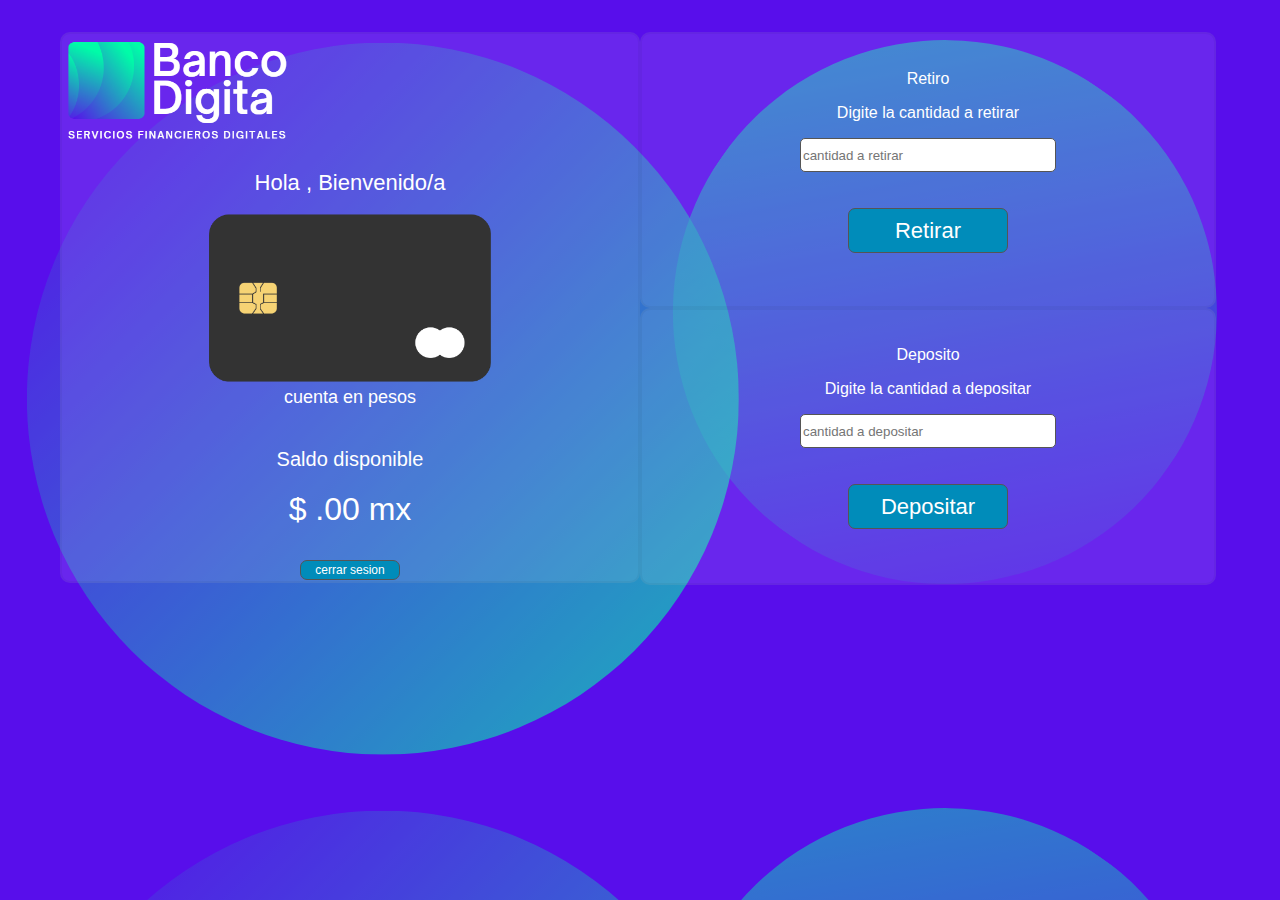
==== home.html @ 86050251 "cajero automatico html 98%, css 98% y javascript 98%" ====
<!DOCTYPE html>
<html lang="es">
<head>
    <meta charset="UTF-8">
    <meta http-equiv="X-UA-Compatible" content="IE=edge">
    <meta name="viewport" content="width=device-width, initial-scale=1.0">
    <title>Menu de inicio</title>
    <link rel="stylesheet" href="CSS/estilos_home.css">
</head>
<body>

    <div class="contenedor">
        <section class="estado-cuenta">
            <div class="cont-primario">
                <div class="img-logotipo">
                    <img src="Assets/logotipo.png" class="logotipo" alt="logotipo banco">
                </div>
                <p class="saludo">Hola <span class="nombre-usuario" id="nombre-usuario">Isaias</span>, Bienvenido/a</p>
                <div class="img-tarjeta">
                    <img src="Assets/tarjeta.png" class="tarjeta" alt="imagen tarjeta credito - debito">
                </div>
                <p class="texto1">cuenta en pesos</p>
                <p class="texto2">Saldo disponible</p>
                <p class="saldo">$ <span class="disponible" id="disponible">0</span>.00 mx</p>
                <button class="cerrar-sesion" id="cerrar-sesion" onclick="cerrarSesion()">cerrar sesion</button>
            </div>
        </section>
        <div class="operacion">
            <div class="cont-secundario">
                <section class="retiro">
                    <p>Retiro</p>
                    <p>Digite la cantidad a retirar</p>
                    <input type="text" placeholder="cantidad a retirar" id="retiro">
                    <p class="mensajeRetiro" id="mensajeRetiro"></p>
                    <button class="btn-retirar" id="retirar" onclick="retirar()">Retirar</button>
                </section>
                <section class="deposito">
                    <p>Deposito</p>
                    <p>Digite la cantidad a depositar</p>
                    <input type="text" placeholder="cantidad a depositar" id="deposito">
                    <p class="mensajeDeposito" id="mensajeDeposito"></p>
                    <button class="btn-depositar" id="depositar" onclick="depositar()">Depositar</button>
                </section>
            </div>
        </div>
    </div>
    
    <script src="JS/scripthome.js"></script>
</body>
</html>
---- CSS/estilos_home.css ----
body {
    margin: 0;
    padding: 0;
    background-color: #580EEB;
    background-image: url("../Assets/imagen_fondo.png");
    background-attachment: fixed;
    font-family: Arial, Helvetica, sans-serif;
}

/*Contiene a la seccion estado de cuenta y el div operaciones*/
.contenedor{
    display: flex;
    margin: 0;
    padding: 0;
}

/*------------------- SECCION ESTADO DE CUENTA ---------------------------------*/
.estado-cuenta{
    width: 50%;
    margin: 0;
}

.cont-primario{
    background-color: #5271FF;
    background-color: rgba(253, 254, 254, 0.1);
}

.cont-primario{
    width: 90%;
    height: 94%;
    margin: auto;
    margin-right: 0;
    margin-top: 5%;
    border-radius: 10px;
    border: 2px solid rgba(23, 32, 42, 0.05);
}

.cont-primario p{
    text-align: center;
    color: white;
}

.img-logotipo{
    padding: 0;
    margin: 0;
}

.logotipo{
    width: 40%;
}

.saludo{
    font-size: 22px;
    margin-bottom: 15px;
}

.img-tarjeta{
    text-align: center;
    margin-bottom: 0;
}

.tarjeta{
    width: 50%;
    margin: 0;
}

.texto1{
    font-size: 18px;
    margin-top: 0;
}

.texto2{
    font-size: 20px;
    margin-top: 40px;
}

.saldo{
    font-size: 32px;
    margin-top: 10px;
}

.cerrar-sesion{
    margin: auto;
    width: 100px;
    height: 20px;
    font-size: 12px;
    margin-top: 0;
}

/*-------------------- CONTENEDOR OPERACION -----------------------------------*/
.operacion{
    width: 50%;
    margin: 0;
}

.cont-secundario{
    display: flex;
    flex-direction: column;
    width: 90%;
    height: 95%;
    margin: auto;
    margin-left: 0;
    margin-top: 5%;
}

p{
    text-align: center;
    color: white;
}

.mensajeRetiro{
    margin-top: 8px;
    margin-bottom: 8px;
    height: 8%;
    font-size: 14px;
}

.mensajeDeposito{
    margin-top: 8px;
    margin-bottom: 8px;
    height: 8%;
    font-size: 14px;
}

input{
    display: block;
    position: relative;
    margin: auto;
    width: 250px;
    height: 30px;
    border-radius: 5px;
    border: 1px solid #555555;
}

input:hover{
    border: 1.5px solid white;
}

button{
    display: block;
    position: relative;
    margin: auto;
    font-size: 22px;
    width: 160px;
    height: 45px;
    border-radius: 7px;
    background-color: #008CBA;
    color: white;
    font-style: bold;
    border: 1.5px solid #555555;
    cursor: pointer;
}

button:hover{
    background-color: #555555;
    border: 1.5px solid white;
    margin-bottom: 5px;
}

/*--------------------- SECCION RETIRO ---------------------------------------*/
.retiro{
    background-color: #5271FF;
    background-color: rgba(253, 254, 254, 0.1);
}

.retiro{
    height: 50%;
    padding-top: 20px;
    border-radius: 10px;
    border: 2px solid rgba(23, 32, 42, 0.05);
}

/*--------------------- SECCION DEPOSITO -------------------------------------*/
.deposito{
    background-color: #5271FF;
    background-color: rgba(253, 254, 254, 0.1);
}

.deposito{
    height: 50%;
    padding-top: 20px;
    border-radius: 10px;
    border: 2px solid rgba(23, 32, 42, 0.05);
}
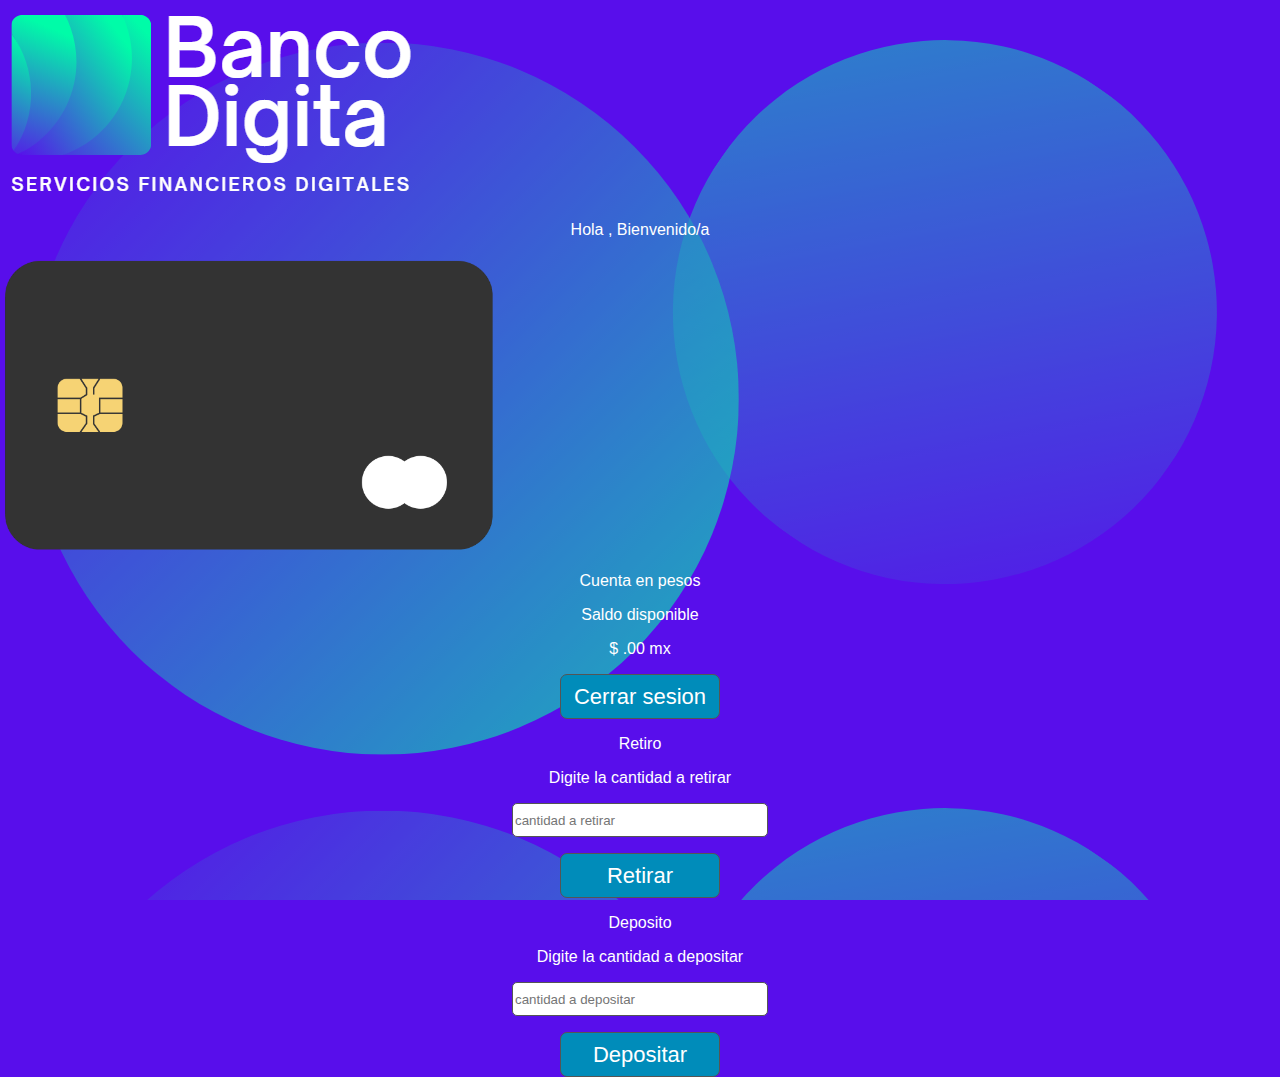
==== commit 565366e2: "Archivos HTML CSS JS modificados" ====
--- a/home.html
+++ b/home.html
@@ -1,50 +1,48 @@
 <!DOCTYPE html>
-<html lang="es">
+<html lang="en">
 <head>
     <meta charset="UTF-8">
     <meta http-equiv="X-UA-Compatible" content="IE=edge">
     <meta name="viewport" content="width=device-width, initial-scale=1.0">
-    <title>Menu de inicio</title>
+    <title>Home</title>
     <link rel="stylesheet" href="CSS/estilos_home.css">
 </head>
 <body>
-
-    <div class="contenedor">
-        <section class="estado-cuenta">
-            <div class="cont-primario">
-                <div class="img-logotipo">
-                    <img src="Assets/logotipo.png" class="logotipo" alt="logotipo banco">
+    <div class="container">
+        <section class="account-status">
+            <div class="cont-primary">
+                <div class="img-logo">
+                    <img src="Assets/logo.png" class="logo" alt="logo bank">
                 </div>
-                <p class="saludo">Hola <span class="nombre-usuario" id="nombre-usuario">Isaias</span>, Bienvenido/a</p>
-                <div class="img-tarjeta">
-                    <img src="Assets/tarjeta.png" class="tarjeta" alt="imagen tarjeta credito - debito">
+                <p class="greeting">Hola <span class="username" id="username">Isaias</span>, Bienvenido/a</p>
+                <div class="img-card">
+                    <img src="Assets/tarjeta.png" class="card" alt="image credit card - debit">
                 </div>
-                <p class="texto1">cuenta en pesos</p>
-                <p class="texto2">Saldo disponible</p>
-                <p class="saldo">$ <span class="disponible" id="disponible">0</span>.00 mx</p>
-                <button class="cerrar-sesion" id="cerrar-sesion" onclick="cerrarSesion()">cerrar sesion</button>
+                <p class="text1">Cuenta en pesos</p>
+                <p class="text2">Saldo disponible</p>
+                <p class="balance">$ <span id="balance">0</span>.00 mx</p>
+                <button class="sign-off" id="sign-off" onclick="SignOff()">Cerrar sesion</button>
             </div>
         </section>
-        <div class="operacion">
-            <div class="cont-secundario">
-                <section class="retiro">
+        <div class="operation">
+            <div class="cont-secondary">
+                <section class="retreat">
                     <p>Retiro</p>
                     <p>Digite la cantidad a retirar</p>
-                    <input type="text" placeholder="cantidad a retirar" id="retiro">
-                    <p class="mensajeRetiro" id="mensajeRetiro"></p>
-                    <button class="btn-retirar" id="retirar" onclick="retirar()">Retirar</button>
+                    <input type="text" placeholder="cantidad a retirar" id="withdrawal">
+                    <p class="messageWithdrawal" id="messageWithdrawal"></p>
+                    <button class="btn-withdraw" id="withdraw" onclick="withdraw()">Retirar</button>
                 </section>
-                <section class="deposito">
+                <section class="deposit">
                     <p>Deposito</p>
                     <p>Digite la cantidad a depositar</p>
-                    <input type="text" placeholder="cantidad a depositar" id="deposito">
-                    <p class="mensajeDeposito" id="mensajeDeposito"></p>
-                    <button class="btn-depositar" id="depositar" onclick="depositar()">Depositar</button>
+                    <input type="text" placeholder="cantidad a depositar" id="deposit">
+                    <p class="deposit-message" id="deposit-message"></p>
+                    <button class="btn-to-deposit" id="to-deposit" onclick="toDeposit()">Depositar</button>
                 </section>
             </div>
         </div>
     </div>
-    
     <script src="JS/scripthome.js"></script>
 </body>
 </html>--- a/CSS/estilos_home.css
+++ b/CSS/estilos_home.css
@@ -112,14 +112,16 @@
     margin-top: 8px;
     margin-bottom: 8px;
     height: 8%;
-    font-size: 14px;
+    font-size: 16px;
+    text-shadow: 0.1em 0.1em #333;
 }
 
 .mensajeDeposito{
     margin-top: 8px;
     margin-bottom: 8px;
     height: 8%;
-    font-size: 14px;
+    font-size: 16px;
+    text-shadow: 0.1em 0.1em #333;
 }
 
 input{
